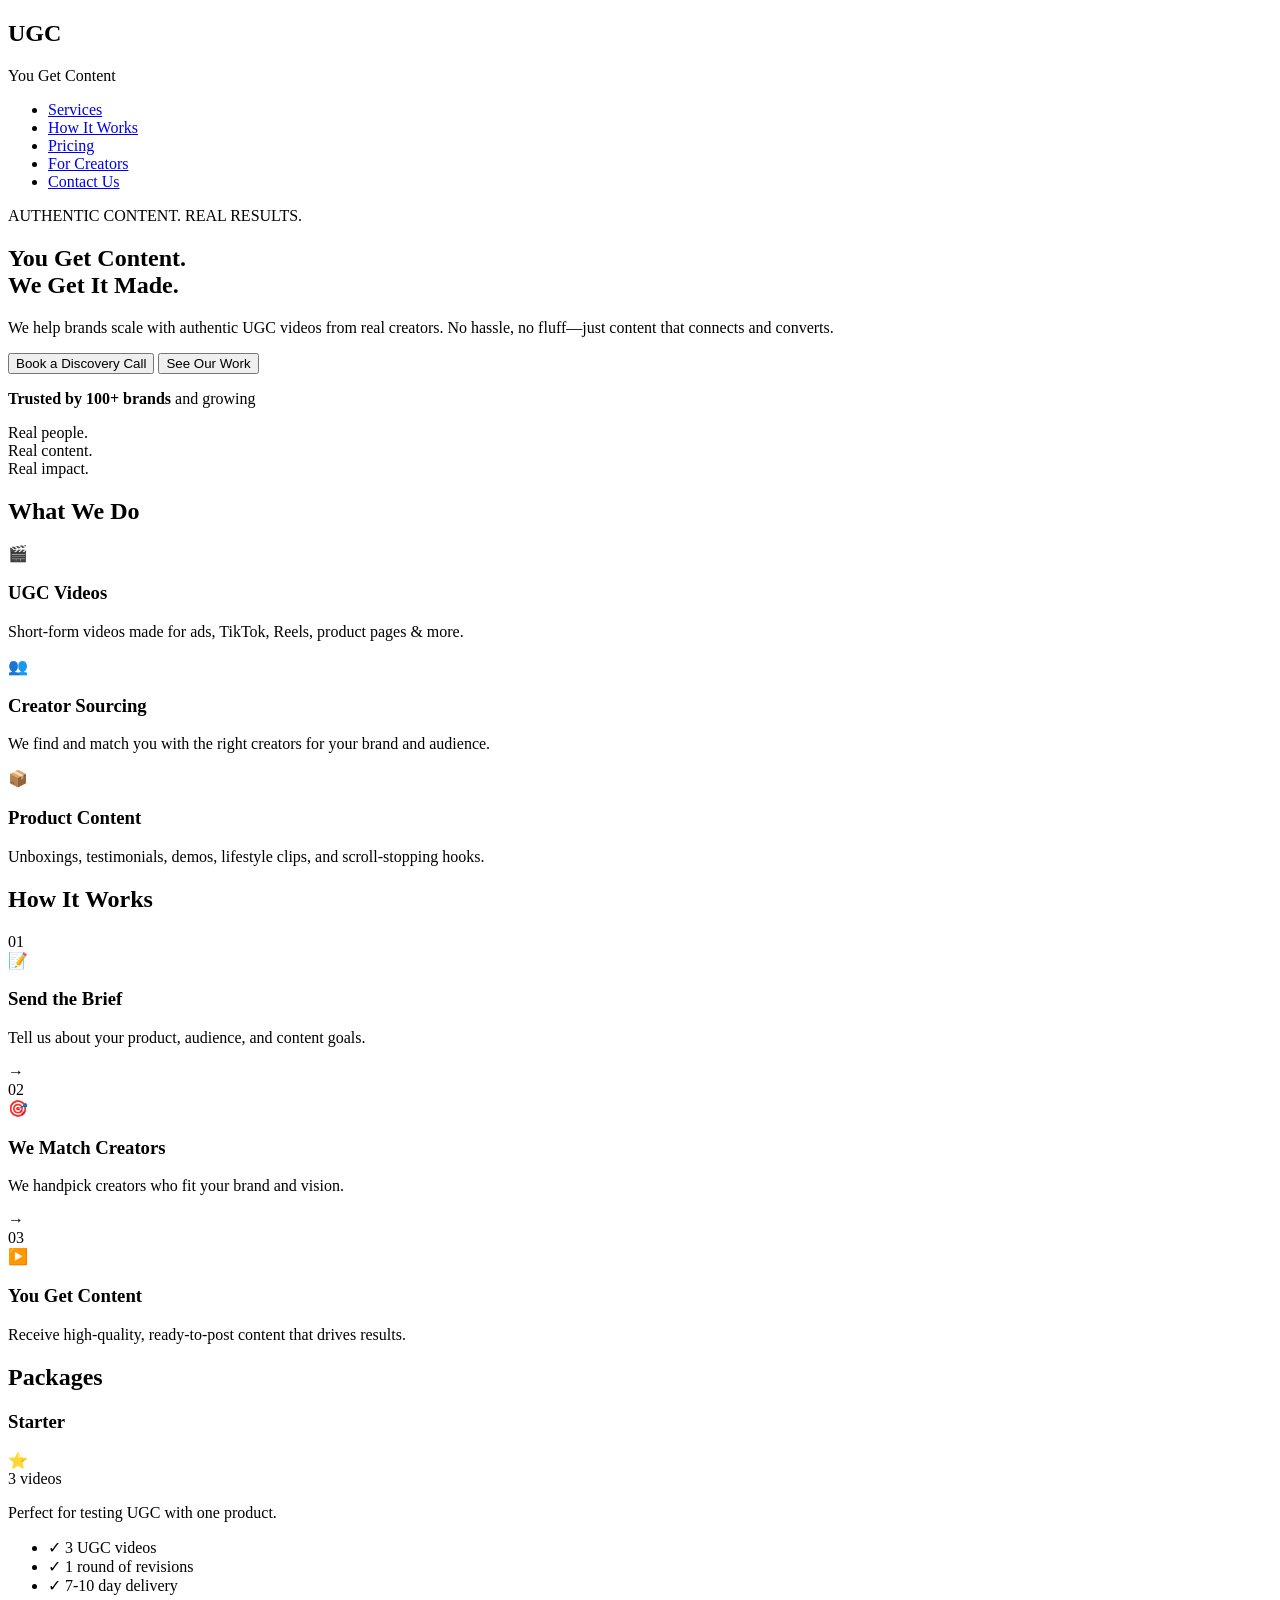
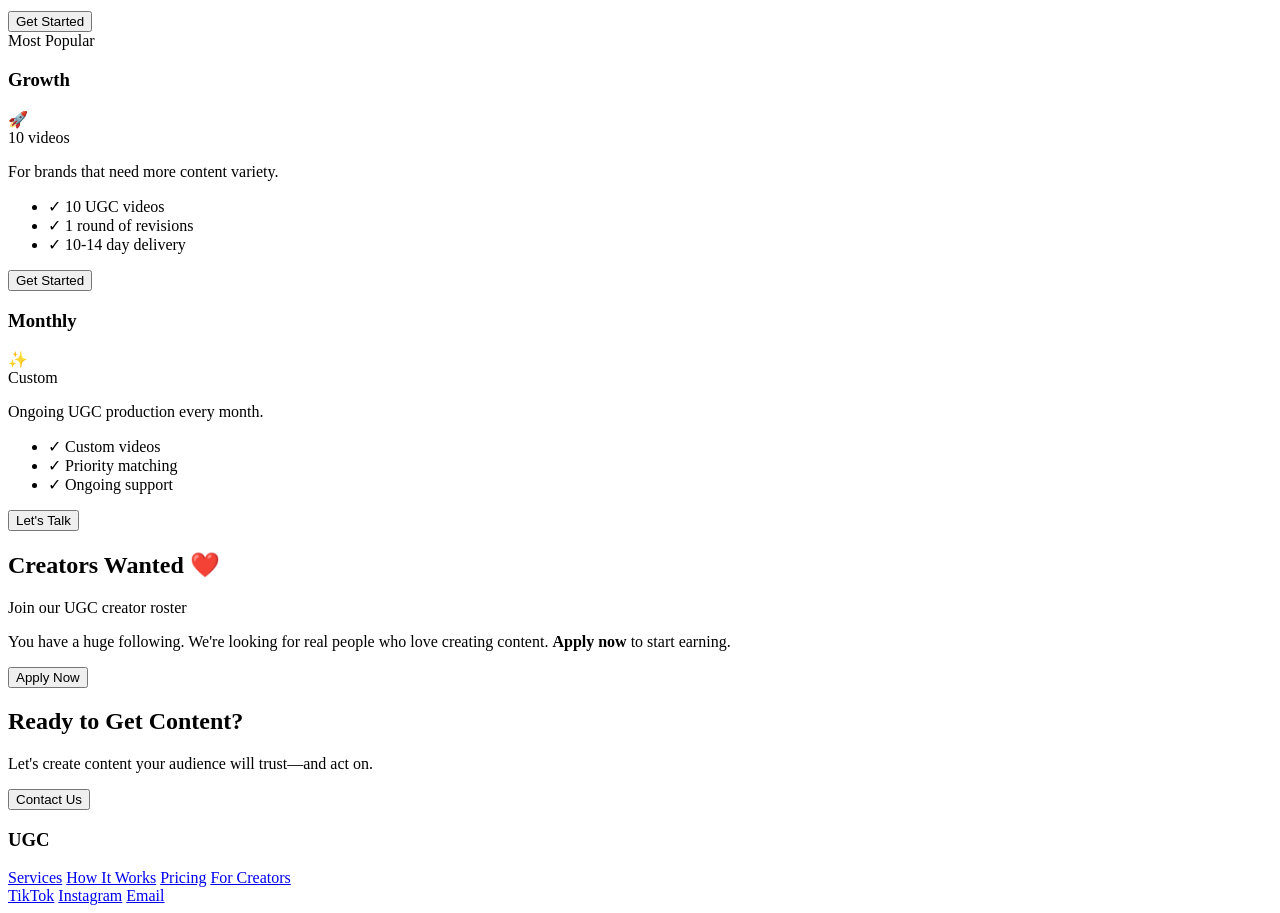
==== index.html @ fd24bfc8 "Initial HTML structure for UGC landing page" ====
<!DOCTYPE html>
<html lang="en">
<head>
    <meta charset="UTF-8">
    <meta name="viewport" content="width=device-width, initial-scale=1.0">
    <title>UGC - Authentic Content Creation</title>
    <link rel="stylesheet" href="styles.css">
</head>
<body>
    <!-- Navigation -->
    <nav class="navbar">
        <div class="container">
            <div class="nav-brand">
                <h1>UGC</h1>
                <p class="tagline">You Get Content</p>
            </div>
            <ul class="nav-menu">
                <li><a href="#services">Services</a></li>
                <li><a href="#how-it-works">How It Works</a></li>
                <li><a href="#pricing">Pricing</a></li>
                <li><a href="#creators">For Creators</a></li>
                <li><a href="#contact" class="btn-primary">Contact Us</a></li>
            </ul>
        </div>
    </nav>

    <!-- Hero Section -->
    <section class="hero">
        <div class="container hero-content">
            <div class="hero-text">
                <div class="hero-label">AUTHENTIC CONTENT. REAL RESULTS.</div>
                <h1>You Get Content.<br><span class="highlight">We Get It Made.</span></h1>
                <p>We help brands scale with authentic UGC videos from real creators. No hassle, no fluff—just content that connects and converts.</p>
                <div class="hero-buttons">
                    <button class="btn-primary">Book a Discovery Call</button>
                    <button class="btn-secondary">See Our Work</button>
                </div>
                <div class="social-proof">
                    <div class="avatars">
                        <div class="avatar"></div>
                        <div class="avatar"></div>
                        <div class="avatar"></div>
                        <div class="avatar"></div>
                    </div>
                    <p><strong>Trusted by 100+ brands</strong> and growing</p>
                </div>
            </div>
            <div class="hero-visual">
                <div class="phone-mockup">
                    <div class="phone-content">
                        <p>Real people.<br>Real content.<br>Real impact.</p>
                    </div>
                </div>
            </div>
        </div>
    </section>

    <!-- Services Section -->
    <section id="services" class="services">
        <div class="container">
            <h2>What We Do</h2>
            <div class="services-grid">
                <div class="service-card">
                    <div class="service-icon">🎬</div>
                    <h3>UGC Videos</h3>
                    <p>Short-form videos made for ads, TikTok, Reels, product pages & more.</p>
                </div>
                <div class="service-card">
                    <div class="service-icon">👥</div>
                    <h3>Creator Sourcing</h3>
                    <p>We find and match you with the right creators for your brand and audience.</p>
                </div>
                <div class="service-card">
                    <div class="service-icon">📦</div>
                    <h3>Product Content</h3>
                    <p>Unboxings, testimonials, demos, lifestyle clips, and scroll-stopping hooks.</p>
                </div>
            </div>
        </div>
    </section>

    <!-- How It Works Section -->
    <section id="how-it-works" class="how-it-works">
        <div class="container">
            <h2>How It Works</h2>
            <div class="steps-container">
                <div class="step">
                    <div class="step-number">01</div>
                    <div class="step-icon">📝</div>
                    <h3>Send the Brief</h3>
                    <p>Tell us about your product, audience, and content goals.</p>
                </div>
                <div class="step-arrow">→</div>
                <div class="step">
                    <div class="step-number">02</div>
                    <div class="step-icon">🎯</div>
                    <h3>We Match Creators</h3>
                    <p>We handpick creators who fit your brand and vision.</p>
                </div>
                <div class="step-arrow">→</div>
                <div class="step">
                    <div class="step-number">03</div>
                    <div class="step-icon">▶️</div>
                    <h3>You Get Content</h3>
                    <p>Receive high-quality, ready-to-post content that drives results.</p>
                </div>
            </div>
        </div>
    </section>

    <!-- Pricing Section -->
    <section id="pricing" class="pricing">
        <div class="container">
            <h2>Packages</h2>
            <div class="pricing-grid">
                <div class="pricing-card">
                    <div class="pricing-header">
                        <h3>Starter</h3>
                        <div class="star-badge">⭐</div>
                    </div>
                    <div class="pricing-highlight">3 <span class="highlight-text">videos</span></div>
                    <p class="pricing-description">Perfect for testing UGC with one product.</p>
                    <ul class="pricing-features">
                        <li>✓ 3 UGC videos</li>
                        <li>✓ 1 round of revisions</li>
                        <li>✓ 7-10 day delivery</li>
                    </ul>
                    <button class="btn-secondary full-width">Get Started</button>
                </div>
                <div class="pricing-card featured">
                    <div class="pricing-badge">Most Popular</div>
                    <div class="pricing-header">
                        <h3>Growth</h3>
                        <div class="rocket-badge">🚀</div>
                    </div>
                    <div class="pricing-highlight">10 <span class="highlight-text">videos</span></div>
                    <p class="pricing-description">For brands that need more content variety.</p>
                    <ul class="pricing-features">
                        <li>✓ 10 UGC videos</li>
                        <li>✓ 1 round of revisions</li>
                        <li>✓ 10-14 day delivery</li>
                    </ul>
                    <button class="btn-primary full-width">Get Started</button>
                </div>
                <div class="pricing-card">
                    <div class="pricing-header">
                        <h3>Monthly</h3>
                        <div class="custom-badge">✨</div>
                    </div>
                    <div class="pricing-highlight"><span class="highlight-text">Custom</span></div>
                    <p class="pricing-description">Ongoing UGC production every month.</p>
                    <ul class="pricing-features">
                        <li>✓ Custom videos</li>
                        <li>✓ Priority matching</li>
                        <li>✓ Ongoing support</li>
                    </ul>
                    <button class="btn-secondary full-width">Let's Talk</button>
                </div>
            </div>
        </div>
    </section>

    <!-- Creators Section -->
    <section id="creators" class="creators">
        <div class="container">
            <div class="creators-content">
                <div class="creators-text">
                    <h2>Creators Wanted ❤️</h2>
                    <p class="creators-subtitle">Join our UGC creator roster</p>
                    <p>You have a huge following. We're looking for real people who love creating content. <strong>Apply now</strong> to start earning.</p>
                    <button class="btn-primary">Apply Now</button>
                </div>
                <div class="creators-images">
                    <div class="image-grid">
                        <div class="creator-image"></div>
                        <div class="creator-image"></div>
                        <div class="creator-image"></div>
                        <div class="creator-image"></div>
                    </div>
                </div>
            </div>
        </div>
    </section>

    <!-- CTA Section -->
    <section class="cta-section">
        <div class="container">
            <div class="cta-content">
                <div class="cta-text">
                    <h2>Ready to Get Content?</h2>
                    <p>Let's create content your audience will trust—and act on.</p>
                </div>
                <button class="btn-primary">Contact Us</button>
            </div>
        </div>
    </section>

    <!-- Footer -->
    <footer class="footer">
        <div class="container">
            <div class="footer-brand">
                <h3>UGC</h3>
            </div>
            <div class="footer-links">
                <a href="#services">Services</a>
                <a href="#how-it-works">How It Works</a>
                <a href="#pricing">Pricing</a>
                <a href="#creators">For Creators</a>
            </div>
            <div class="footer-social">
                <a href="#" class="social-icon">TikTok</a>
                <a href="#" class="social-icon">Instagram</a>
                <a href="#" class="social-icon">Email</a>
            </div>
        </div>
    </footer>

    <script src="script.js"></script>
</body>
</html>
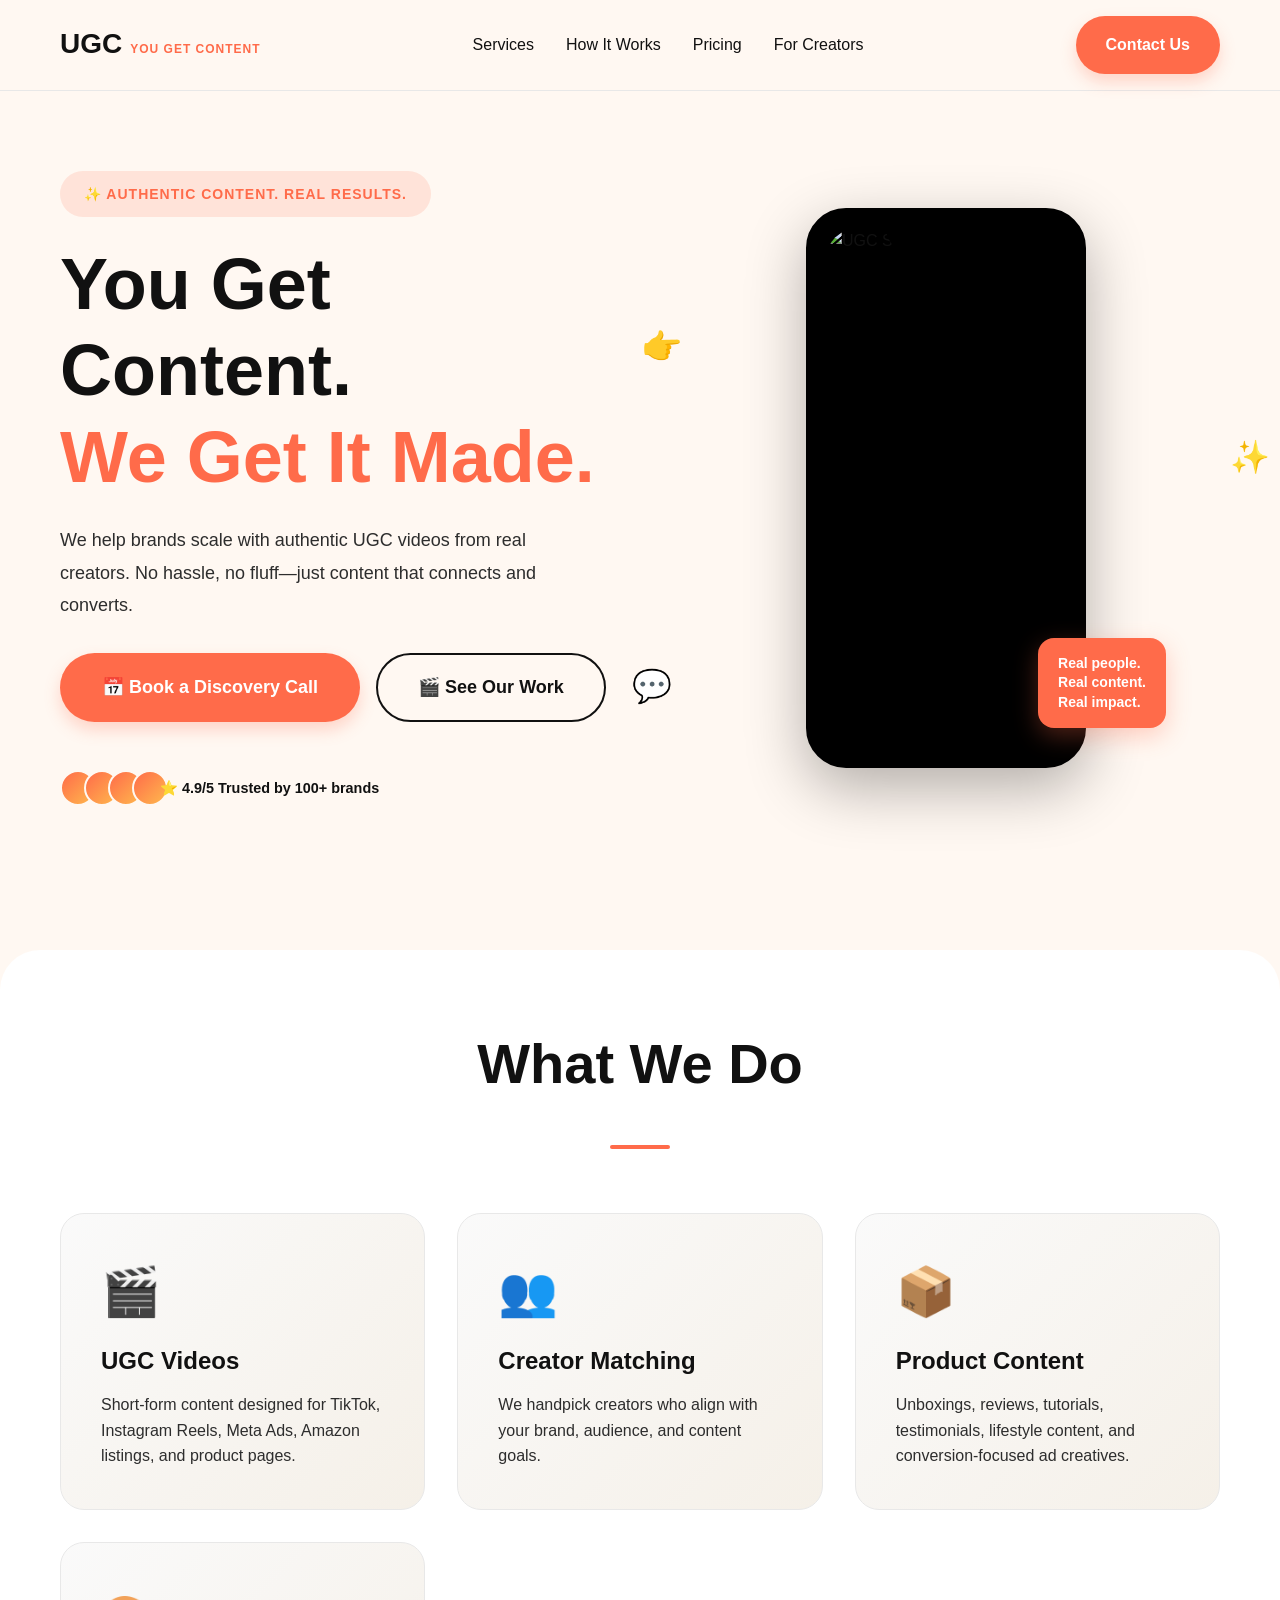
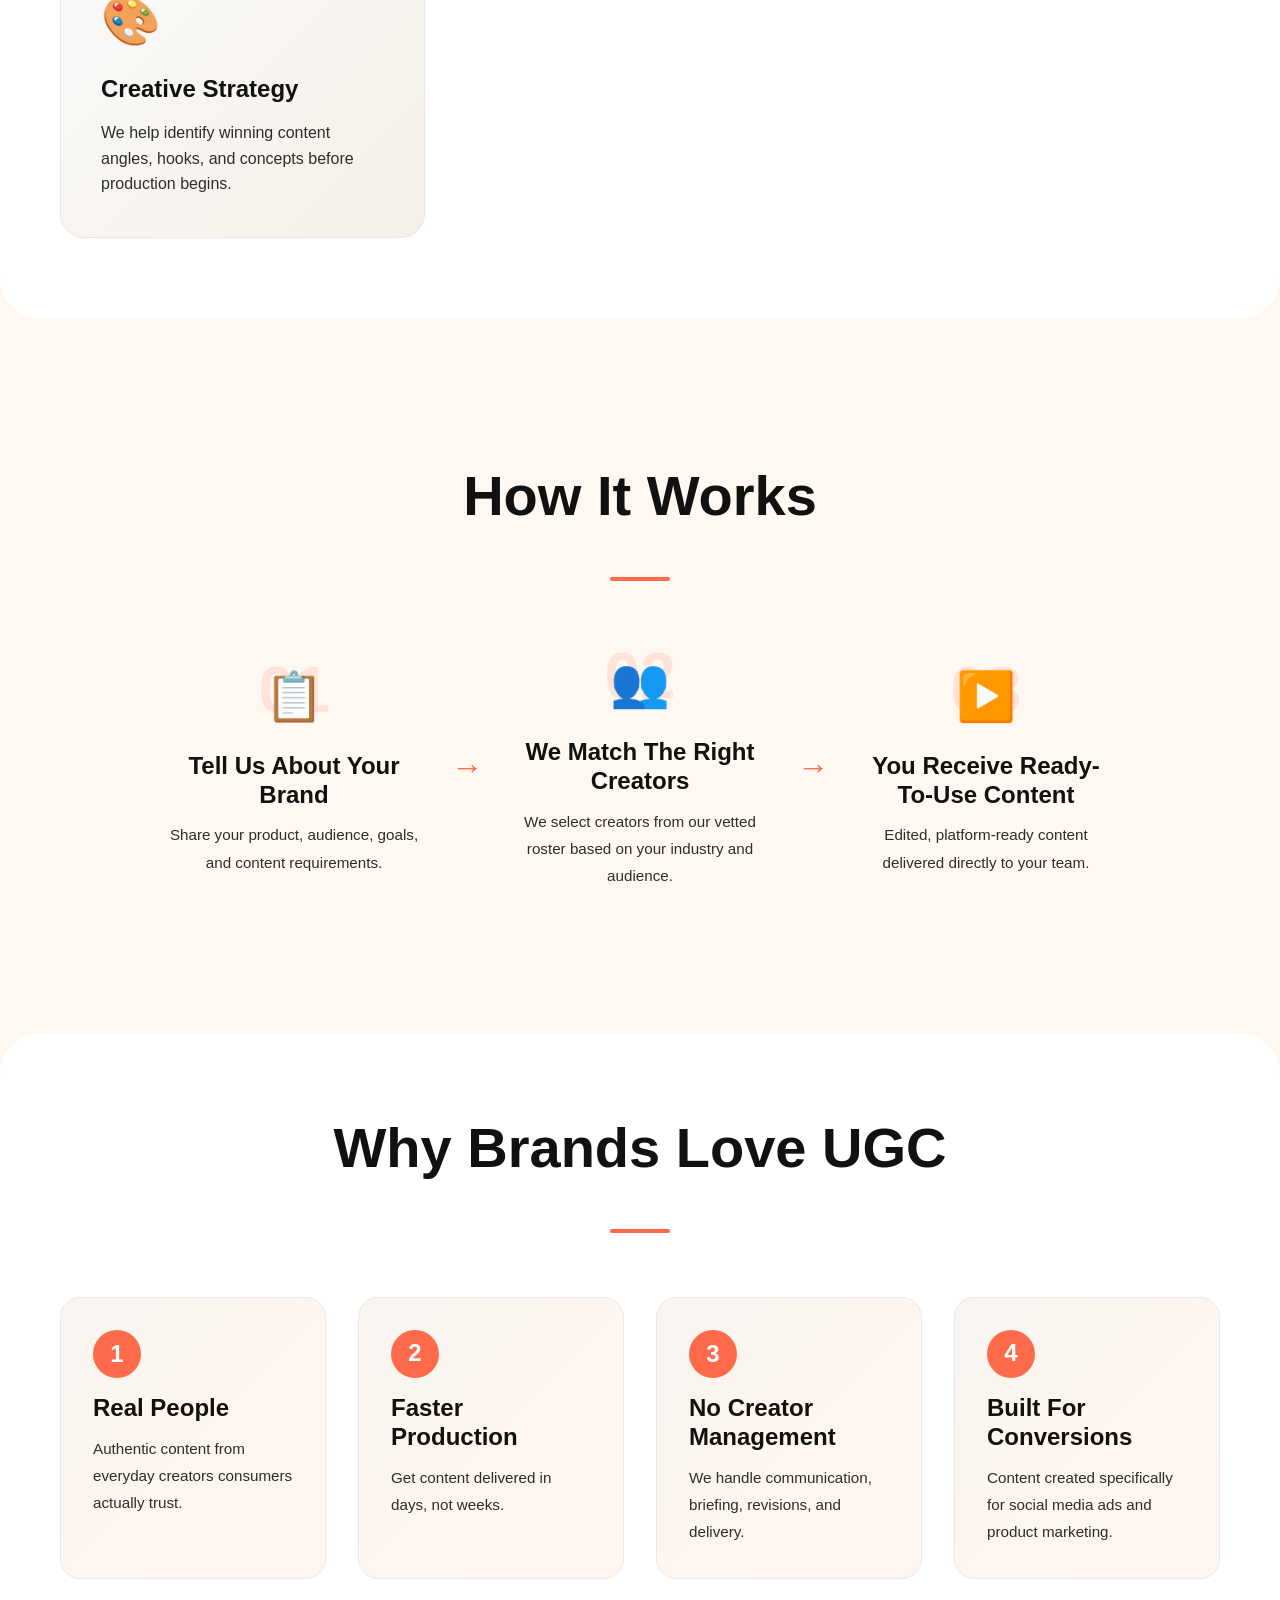
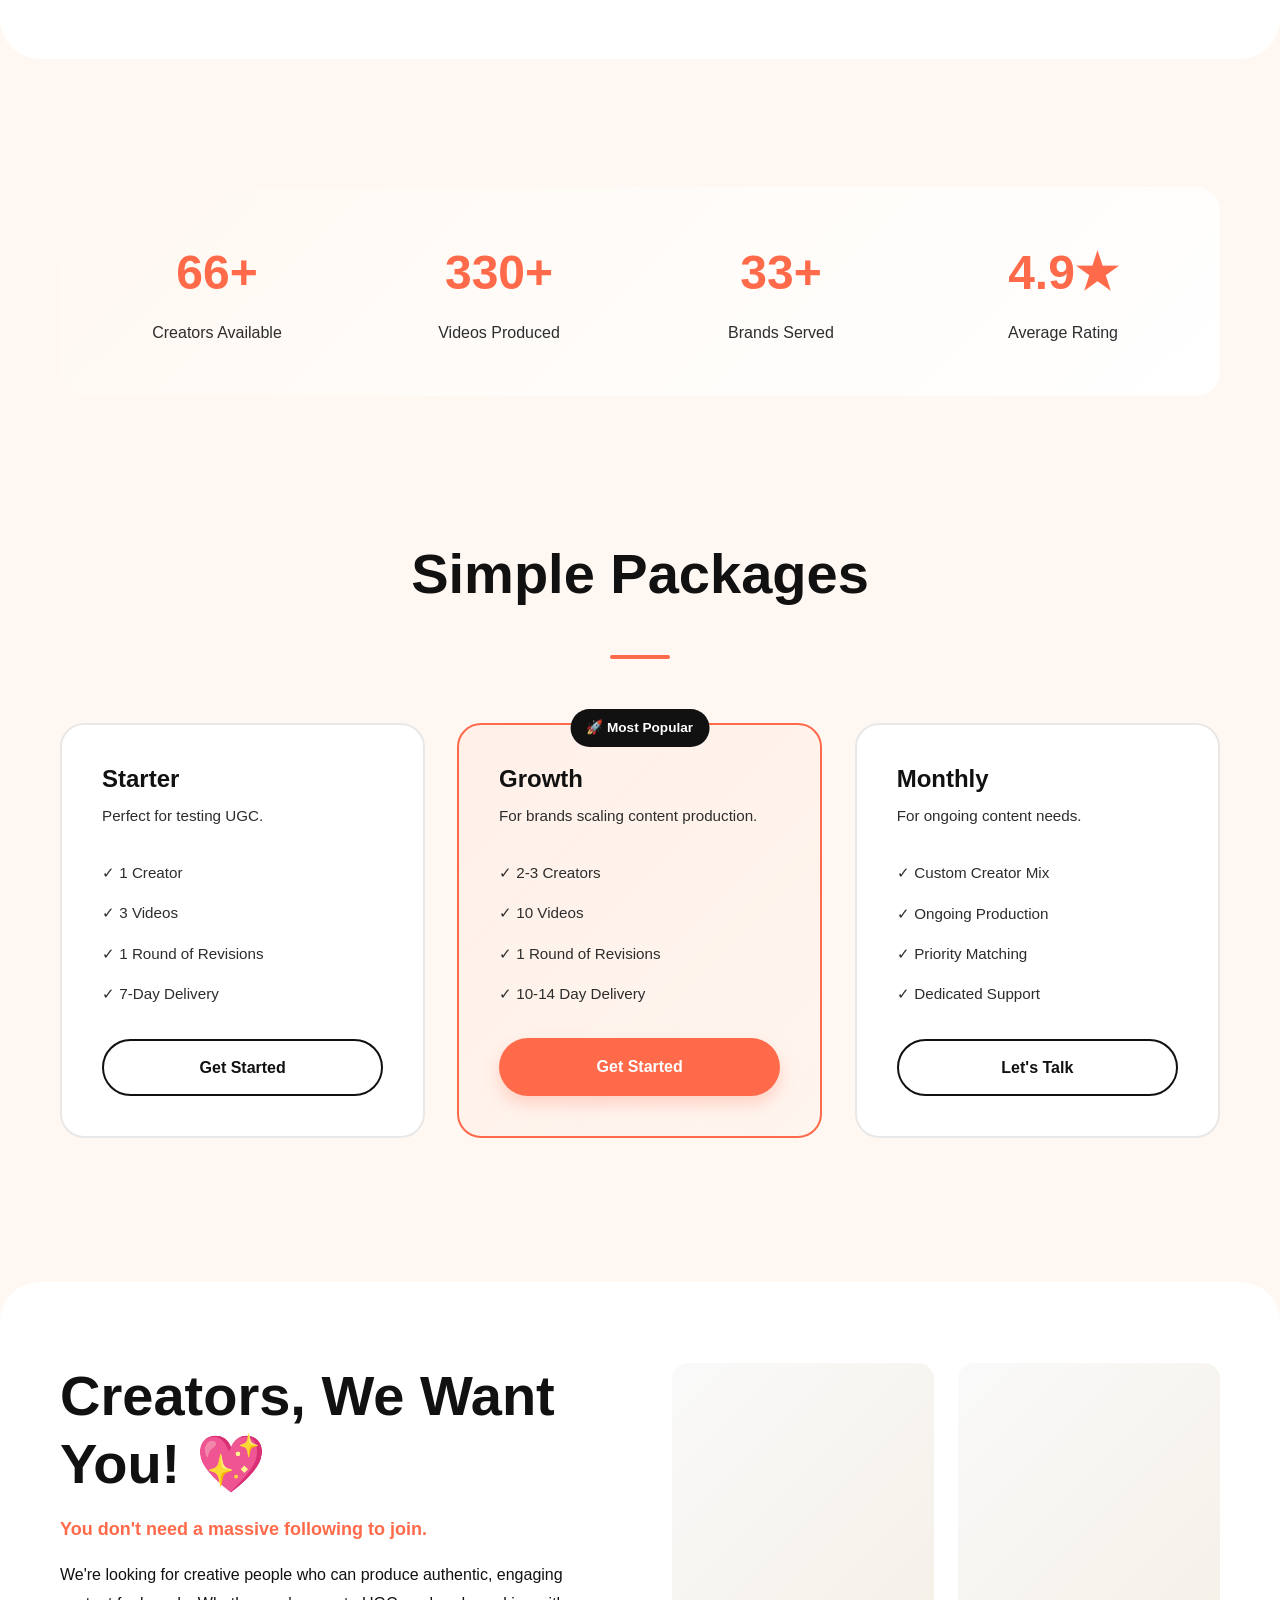
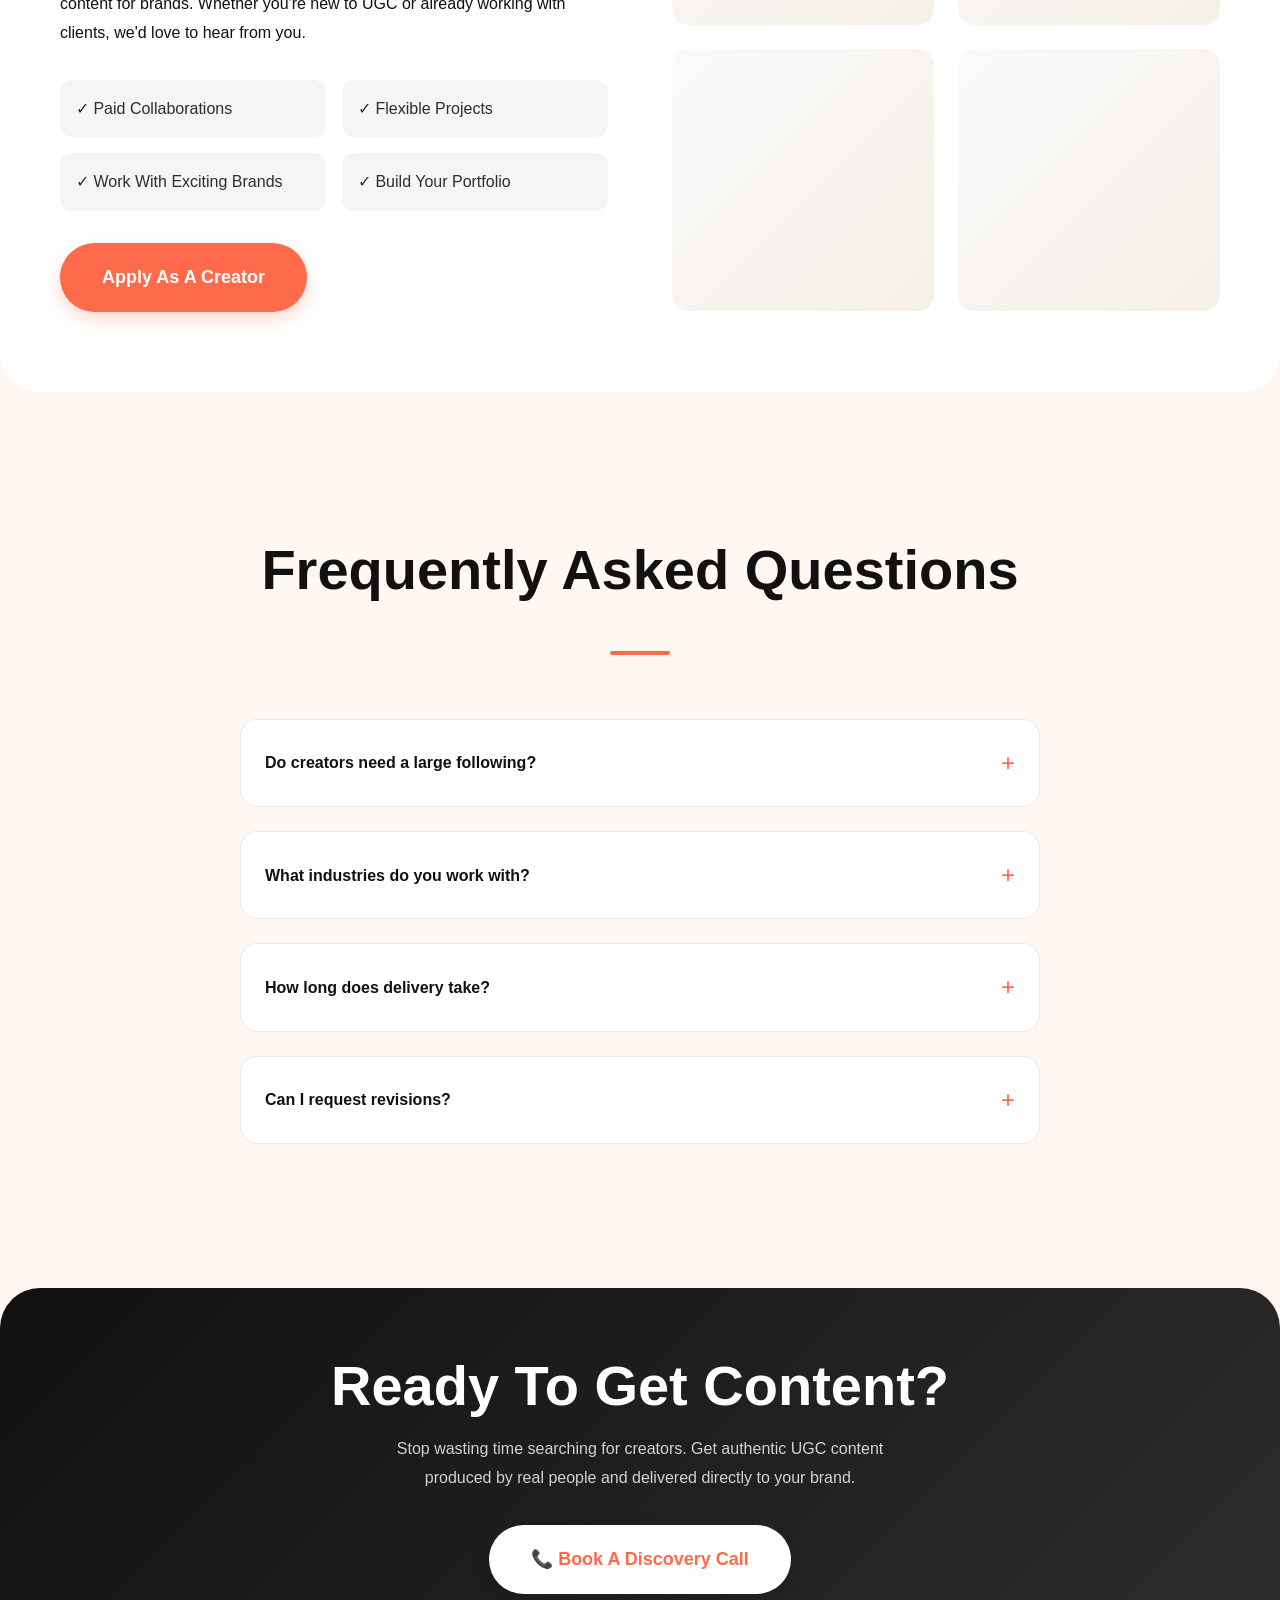
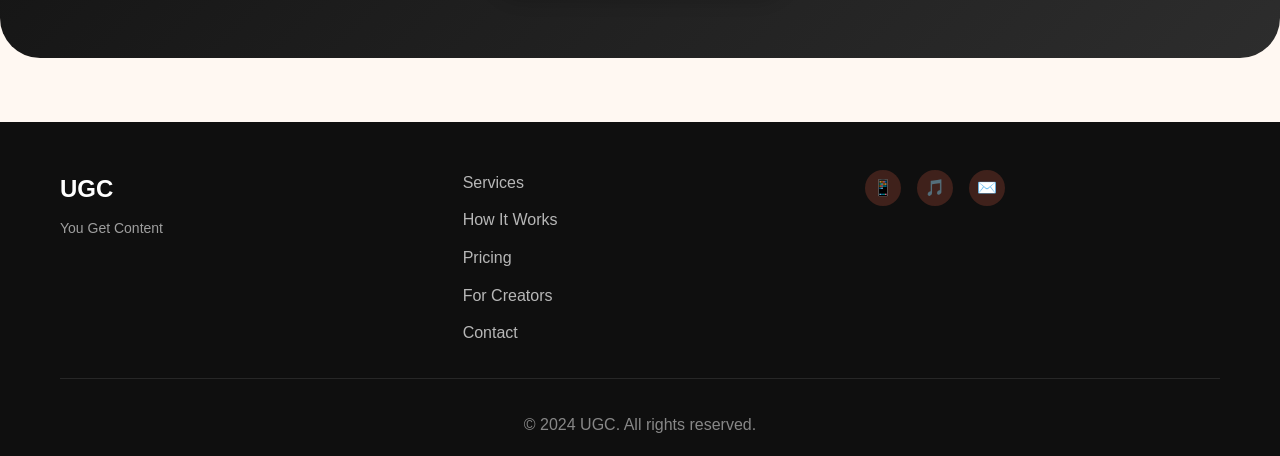
==== commit fddd2d22: "feat: Create modern, playful UGC landing page with animations and conversion focus" ====
--- a/index.html
+++ b/index.html
@@ -3,194 +3,350 @@
 <head>
     <meta charset="UTF-8">
     <meta name="viewport" content="width=device-width, initial-scale=1.0">
-    <title>UGC - Authentic Content Creation</title>
+    <title>UGC - You Get Content. We Get It Made.</title>
     <link rel="stylesheet" href="styles.css">
 </head>
 <body>
     <!-- Navigation -->
     <nav class="navbar">
         <div class="container">
-            <div class="nav-brand">
-                <h1>UGC</h1>
-                <p class="tagline">You Get Content</p>
-            </div>
-            <ul class="nav-menu">
-                <li><a href="#services">Services</a></li>
-                <li><a href="#how-it-works">How It Works</a></li>
-                <li><a href="#pricing">Pricing</a></li>
-                <li><a href="#creators">For Creators</a></li>
-                <li><a href="#contact" class="btn-primary">Contact Us</a></li>
-            </ul>
+            <div class="nav-content">
+                <div class="logo">
+                    <span class="logo-text">UGC</span>
+                    <span class="logo-subtitle">You Get Content</span>
+                </div>
+                <ul class="nav-links">
+                    <li><a href="#services">Services</a></li>
+                    <li><a href="#how-it-works">How It Works</a></li>
+                    <li><a href="#pricing">Pricing</a></li>
+                    <li><a href="#creators">For Creators</a></li>
+                </ul>
+                <a href="#contact" class="btn btn-coral">Contact Us</a>
+            </div>
         </div>
     </nav>
 
     <!-- Hero Section -->
     <section class="hero">
-        <div class="container hero-content">
-            <div class="hero-text">
-                <div class="hero-label">AUTHENTIC CONTENT. REAL RESULTS.</div>
-                <h1>You Get Content.<br><span class="highlight">We Get It Made.</span></h1>
-                <p>We help brands scale with authentic UGC videos from real creators. No hassle, no fluff—just content that connects and converts.</p>
-                <div class="hero-buttons">
-                    <button class="btn-primary">Book a Discovery Call</button>
-                    <button class="btn-secondary">See Our Work</button>
-                </div>
-                <div class="social-proof">
-                    <div class="avatars">
-                        <div class="avatar"></div>
-                        <div class="avatar"></div>
-                        <div class="avatar"></div>
-                        <div class="avatar"></div>
-                    </div>
-                    <p><strong>Trusted by 100+ brands</strong> and growing</p>
-                </div>
-            </div>
-            <div class="hero-visual">
-                <div class="phone-mockup">
-                    <div class="phone-content">
-                        <p>Real people.<br>Real content.<br>Real impact.</p>
-                    </div>
-                </div>
-            </div>
-        </div>
-    </section>
-
-    <!-- Services Section -->
-    <section id="services" class="services">
-        <div class="container">
-            <h2>What We Do</h2>
+        <div class="container">
+            <div class="hero-content">
+                <div class="hero-text">
+                    <div class="badge badge-hero reveal-animate">
+                        ✨ AUTHENTIC CONTENT. REAL RESULTS.
+                    </div>
+                    <h1 class="hero-title reveal-animate">
+                        You Get Content.<br>
+                        <span class="highlight">We Get It Made.</span>
+                    </h1>
+                    <p class="hero-subtitle reveal-animate">
+                        We help brands scale with authentic UGC videos from real creators. No hassle, no fluff—just content that connects and converts.
+                    </p>
+                    <div class="hero-ctas reveal-animate">
+                        <a href="#contact" class="btn btn-coral btn-lg">
+                            📅 Book a Discovery Call
+                        </a>
+                        <a href="#samples" class="btn btn-outline btn-lg">
+                            🎬 See Our Work
+                        </a>
+                    </div>
+                    <div class="social-proof reveal-animate">
+                        <div class="proof-avatar">
+                            <div class="avatar"></div>
+                            <div class="avatar"></div>
+                            <div class="avatar"></div>
+                            <div class="avatar"></div>
+                        </div>
+                        <div class="proof-text">
+                            <strong>⭐ 4.9/5</strong> Trusted by 100+ brands
+                        </div>
+                    </div>
+                </div>
+                <div class="hero-visual reveal-animate">
+                    <div class="floating-phone">
+                        <div class="phone-frame">
+                            <div class="phone-notch"></div>
+                            <div class="phone-content">
+                                <img src="https://via.placeholder.com/340x680/FFF8F2/FF6B4A?text=UGC+Content" alt="UGC Sample">
+                            </div>
+                        </div>
+                        <div class="floating-badge badge-corner">
+                            Real people.<br>Real content.<br>Real impact.
+                        </div>
+                    </div>
+                    <div class="doodle doodle-1">👉</div>
+                    <div class="doodle doodle-2">✨</div>
+                    <div class="doodle doodle-3">💬</div>
+                </div>
+            </div>
+        </div>
+    </section>
+
+    <!-- What We Do -->
+    <section class="what-we-do" id="services">
+        <div class="container">
+            <div class="section-header">
+                <h2>What We Do</h2>
+                <div class="section-divider"></div>
+            </div>
             <div class="services-grid">
-                <div class="service-card">
+                <div class="service-card reveal-animate">
                     <div class="service-icon">🎬</div>
                     <h3>UGC Videos</h3>
-                    <p>Short-form videos made for ads, TikTok, Reels, product pages & more.</p>
-                </div>
-                <div class="service-card">
+                    <p>Short-form content designed for TikTok, Instagram Reels, Meta Ads, Amazon listings, and product pages.</p>
+                </div>
+                <div class="service-card reveal-animate">
                     <div class="service-icon">👥</div>
-                    <h3>Creator Sourcing</h3>
-                    <p>We find and match you with the right creators for your brand and audience.</p>
-                </div>
-                <div class="service-card">
+                    <h3>Creator Matching</h3>
+                    <p>We handpick creators who align with your brand, audience, and content goals.</p>
+                </div>
+                <div class="service-card reveal-animate">
                     <div class="service-icon">📦</div>
                     <h3>Product Content</h3>
-                    <p>Unboxings, testimonials, demos, lifestyle clips, and scroll-stopping hooks.</p>
-                </div>
-            </div>
-        </div>
-    </section>
-
-    <!-- How It Works Section -->
-    <section id="how-it-works" class="how-it-works">
-        <div class="container">
-            <h2>How It Works</h2>
+                    <p>Unboxings, reviews, tutorials, testimonials, lifestyle content, and conversion-focused ad creatives.</p>
+                </div>
+                <div class="service-card reveal-animate">
+                    <div class="service-icon">🎨</div>
+                    <h3>Creative Strategy</h3>
+                    <p>We help identify winning content angles, hooks, and concepts before production begins.</p>
+                </div>
+            </div>
+        </div>
+    </section>
+
+    <!-- How It Works -->
+    <section class="how-it-works" id="how-it-works">
+        <div class="container">
+            <div class="section-header">
+                <h2>How It Works</h2>
+                <div class="section-divider"></div>
+            </div>
             <div class="steps-container">
-                <div class="step">
+                <div class="step reveal-animate">
                     <div class="step-number">01</div>
-                    <div class="step-icon">📝</div>
-                    <h3>Send the Brief</h3>
-                    <p>Tell us about your product, audience, and content goals.</p>
-                </div>
-                <div class="step-arrow">→</div>
-                <div class="step">
+                    <div class="step-icon">📋</div>
+                    <h3>Tell Us About Your Brand</h3>
+                    <p>Share your product, audience, goals, and content requirements.</p>
+                </div>
+                <div class="arrow">→</div>
+                <div class="step reveal-animate">
                     <div class="step-number">02</div>
-                    <div class="step-icon">🎯</div>
-                    <h3>We Match Creators</h3>
-                    <p>We handpick creators who fit your brand and vision.</p>
-                </div>
-                <div class="step-arrow">→</div>
-                <div class="step">
+                    <div class="step-icon">👥</div>
+                    <h3>We Match The Right Creators</h3>
+                    <p>We select creators from our vetted roster based on your industry and audience.</p>
+                </div>
+                <div class="arrow">→</div>
+                <div class="step reveal-animate">
                     <div class="step-number">03</div>
                     <div class="step-icon">▶️</div>
-                    <h3>You Get Content</h3>
-                    <p>Receive high-quality, ready-to-post content that drives results.</p>
-                </div>
-            </div>
-        </div>
-    </section>
-
-    <!-- Pricing Section -->
-    <section id="pricing" class="pricing">
-        <div class="container">
-            <h2>Packages</h2>
+                    <h3>You Receive Ready-To-Use Content</h3>
+                    <p>Edited, platform-ready content delivered directly to your team.</p>
+                </div>
+            </div>
+        </div>
+    </section>
+
+    <!-- Why Brands Choose Us -->
+    <section class="why-us">
+        <div class="container">
+            <div class="section-header">
+                <h2>Why Brands Love UGC</h2>
+                <div class="section-divider"></div>
+            </div>
+            <div class="why-grid">
+                <div class="why-card reveal-animate">
+                    <div class="why-number">1</div>
+                    <h3>Real People</h3>
+                    <p>Authentic content from everyday creators consumers actually trust.</p>
+                </div>
+                <div class="why-card reveal-animate">
+                    <div class="why-number">2</div>
+                    <h3>Faster Production</h3>
+                    <p>Get content delivered in days, not weeks.</p>
+                </div>
+                <div class="why-card reveal-animate">
+                    <div class="why-number">3</div>
+                    <h3>No Creator Management</h3>
+                    <p>We handle communication, briefing, revisions, and delivery.</p>
+                </div>
+                <div class="why-card reveal-animate">
+                    <div class="why-number">4</div>
+                    <h3>Built For Conversions</h3>
+                    <p>Content created specifically for social media ads and product marketing.</p>
+                </div>
+            </div>
+        </div>
+    </section>
+
+    <!-- Statistics -->
+    <section class="stats">
+        <div class="container">
+            <div class="stats-grid">
+                <div class="stat-item reveal-animate">
+                    <div class="stat-number counter" data-target="100">100+</div>
+                    <p>Creators Available</p>
+                </div>
+                <div class="stat-item reveal-animate">
+                    <div class="stat-number counter" data-target="500">500+</div>
+                    <p>Videos Produced</p>
+                </div>
+                <div class="stat-item reveal-animate">
+                    <div class="stat-number counter" data-target="50">50+</div>
+                    <p>Brands Served</p>
+                </div>
+                <div class="stat-item reveal-animate">
+                    <div class="stat-number">4.9★</div>
+                    <p>Average Rating</p>
+                </div>
+            </div>
+        </div>
+    </section>
+
+    <!-- Pricing -->
+    <section class="pricing" id="pricing">
+        <div class="container">
+            <div class="section-header">
+                <h2>Simple Packages</h2>
+                <div class="section-divider"></div>
+            </div>
             <div class="pricing-grid">
-                <div class="pricing-card">
+                <div class="pricing-card reveal-animate">
                     <div class="pricing-header">
                         <h3>Starter</h3>
-                        <div class="star-badge">⭐</div>
-                    </div>
-                    <div class="pricing-highlight">3 <span class="highlight-text">videos</span></div>
-                    <p class="pricing-description">Perfect for testing UGC with one product.</p>
-                    <ul class="pricing-features">
-                        <li>✓ 3 UGC videos</li>
-                        <li>✓ 1 round of revisions</li>
-                        <li>✓ 7-10 day delivery</li>
-                    </ul>
-                    <button class="btn-secondary full-width">Get Started</button>
-                </div>
-                <div class="pricing-card featured">
-                    <div class="pricing-badge">Most Popular</div>
+                        <p class="pricing-subtitle">Perfect for testing UGC.</p>
+                    </div>
+                    <div class="pricing-features">
+                        <ul>
+                            <li>✓ 1 Creator</li>
+                            <li>✓ 3 Videos</li>
+                            <li>✓ 1 Round of Revisions</li>
+                            <li>✓ 7-Day Delivery</li>
+                        </ul>
+                    </div>
+                    <a href="#contact" class="btn btn-outline">Get Started</a>
+                </div>
+
+                <div class="pricing-card pricing-card-featured reveal-animate">
+                    <div class="popular-badge">🚀 Most Popular</div>
                     <div class="pricing-header">
                         <h3>Growth</h3>
-                        <div class="rocket-badge">🚀</div>
-                    </div>
-                    <div class="pricing-highlight">10 <span class="highlight-text">videos</span></div>
-                    <p class="pricing-description">For brands that need more content variety.</p>
-                    <ul class="pricing-features">
-                        <li>✓ 10 UGC videos</li>
-                        <li>✓ 1 round of revisions</li>
-                        <li>✓ 10-14 day delivery</li>
-                    </ul>
-                    <button class="btn-primary full-width">Get Started</button>
-                </div>
-                <div class="pricing-card">
+                        <p class="pricing-subtitle">For brands scaling content production.</p>
+                    </div>
+                    <div class="pricing-features">
+                        <ul>
+                            <li>✓ 2-3 Creators</li>
+                            <li>✓ 10 Videos</li>
+                            <li>✓ 1 Round of Revisions</li>
+                            <li>✓ 10-14 Day Delivery</li>
+                        </ul>
+                    </div>
+                    <a href="#contact" class="btn btn-coral">Get Started</a>
+                </div>
+
+                <div class="pricing-card reveal-animate">
                     <div class="pricing-header">
                         <h3>Monthly</h3>
-                        <div class="custom-badge">✨</div>
-                    </div>
-                    <div class="pricing-highlight"><span class="highlight-text">Custom</span></div>
-                    <p class="pricing-description">Ongoing UGC production every month.</p>
-                    <ul class="pricing-features">
-                        <li>✓ Custom videos</li>
-                        <li>✓ Priority matching</li>
-                        <li>✓ Ongoing support</li>
-                    </ul>
-                    <button class="btn-secondary full-width">Let's Talk</button>
-                </div>
-            </div>
-        </div>
-    </section>
-
-    <!-- Creators Section -->
-    <section id="creators" class="creators">
-        <div class="container">
-            <div class="creators-content">
-                <div class="creators-text">
-                    <h2>Creators Wanted ❤️</h2>
-                    <p class="creators-subtitle">Join our UGC creator roster</p>
-                    <p>You have a huge following. We're looking for real people who love creating content. <strong>Apply now</strong> to start earning.</p>
-                    <button class="btn-primary">Apply Now</button>
-                </div>
-                <div class="creators-images">
-                    <div class="image-grid">
-                        <div class="creator-image"></div>
-                        <div class="creator-image"></div>
-                        <div class="creator-image"></div>
-                        <div class="creator-image"></div>
-                    </div>
-                </div>
-            </div>
-        </div>
-    </section>
-
-    <!-- CTA Section -->
-    <section class="cta-section">
+                        <p class="pricing-subtitle">For ongoing content needs.</p>
+                    </div>
+                    <div class="pricing-features">
+                        <ul>
+                            <li>✓ Custom Creator Mix</li>
+                            <li>✓ Ongoing Production</li>
+                            <li>✓ Priority Matching</li>
+                            <li>✓ Dedicated Support</li>
+                        </ul>
+                    </div>
+                    <a href="#contact" class="btn btn-outline">Let's Talk</a>
+                </div>
+            </div>
+        </div>
+    </section>
+
+    <!-- Creator Recruitment -->
+    <section class="creator-recruitment" id="creators">
+        <div class="container">
+            <div class="recruitment-content">
+                <div class="recruitment-text reveal-animate">
+                    <h2>Creators, We Want You! 💖</h2>
+                    <p class="recruitment-subtitle">You don't need a massive following to join.</p>
+                    <p>We're looking for creative people who can produce authentic, engaging content for brands. Whether you're new to UGC or already working with clients, we'd love to hear from you.</p>
+                    <div class="creator-benefits">
+                        <div class="benefit">✓ Paid Collaborations</div>
+                        <div class="benefit">✓ Flexible Projects</div>
+                        <div class="benefit">✓ Work With Exciting Brands</div>
+                        <div class="benefit">✓ Build Your Portfolio</div>
+                    </div>
+                    <a href="#contact" class="btn btn-coral btn-lg">Apply As A Creator</a>
+                </div>
+                <div class="recruitment-visual reveal-animate">
+                    <div class="creator-grid">
+                        <div class="creator-placeholder"></div>
+                        <div class="creator-placeholder"></div>
+                        <div class="creator-placeholder"></div>
+                        <div class="creator-placeholder"></div>
+                    </div>
+                </div>
+            </div>
+        </div>
+    </section>
+
+    <!-- FAQ -->
+    <section class="faq">
+        <div class="container">
+            <div class="section-header">
+                <h2>Frequently Asked Questions</h2>
+                <div class="section-divider"></div>
+            </div>
+            <div class="faq-container">
+                <div class="faq-item reveal-animate">
+                    <div class="faq-question">
+                        <h4>Do creators need a large following?</h4>
+                        <span class="faq-toggle">+</span>
+                    </div>
+                    <div class="faq-answer">
+                        <p>No. We care about content quality, not follower count. Authentic, engaging videos perform better than follower counts.</p>
+                    </div>
+                </div>
+
+                <div class="faq-item reveal-animate">
+                    <div class="faq-question">
+                        <h4>What industries do you work with?</h4>
+                        <span class="faq-toggle">+</span>
+                    </div>
+                    <div class="faq-answer">
+                        <p>Beauty, skincare, fashion, wellness, lifestyle, food & beverage, tech, and e-commerce brands. We're experienced across all major industries.</p>
+                    </div>
+                </div>
+
+                <div class="faq-item reveal-animate">
+                    <div class="faq-question">
+                        <h4>How long does delivery take?</h4>
+                        <span class="faq-toggle">+</span>
+                    </div>
+                    <div class="faq-answer">
+                        <p>Most projects are delivered within 7-14 business days. Our Starter package offers expedited 7-day delivery.</p>
+                    </div>
+                </div>
+
+                <div class="faq-item reveal-animate">
+                    <div class="faq-question">
+                        <h4>Can I request revisions?</h4>
+                        <span class="faq-toggle">+</span>
+                    </div>
+                    <div class="faq-answer">
+                        <p>Yes. Every package includes at least one round of revisions to ensure content matches your expectations perfectly.</p>
+                    </div>
+                </div>
+            </div>
+        </div>
+    </section>
+
+    <!-- Final CTA -->
+    <section class="final-cta" id="contact">
         <div class="container">
             <div class="cta-content">
-                <div class="cta-text">
-                    <h2>Ready to Get Content?</h2>
-                    <p>Let's create content your audience will trust—and act on.</p>
-                </div>
-                <button class="btn-primary">Contact Us</button>
+                <h2>Ready To Get Content?</h2>
+                <p>Stop wasting time searching for creators. Get authentic UGC content produced by real people and delivered directly to your brand.</p>
+                <a href="#contact" class="btn btn-white btn-lg">📞 Book A Discovery Call</a>
             </div>
         </div>
     </section>
@@ -198,23 +354,32 @@
     <!-- Footer -->
     <footer class="footer">
         <div class="container">
-            <div class="footer-brand">
-                <h3>UGC</h3>
-            </div>
-            <div class="footer-links">
-                <a href="#services">Services</a>
-                <a href="#how-it-works">How It Works</a>
-                <a href="#pricing">Pricing</a>
-                <a href="#creators">For Creators</a>
-            </div>
-            <div class="footer-social">
-                <a href="#" class="social-icon">TikTok</a>
-                <a href="#" class="social-icon">Instagram</a>
-                <a href="#" class="social-icon">Email</a>
+            <div class="footer-content">
+                <div class="footer-brand">
+                    <div class="footer-logo">
+                        <span class="logo-text">UGC</span>
+                    </div>
+                    <p>You Get Content</p>
+                </div>
+                <div class="footer-links">
+                    <a href="#services">Services</a>
+                    <a href="#how-it-works">How It Works</a>
+                    <a href="#pricing">Pricing</a>
+                    <a href="#creators">For Creators</a>
+                    <a href="#contact">Contact</a>
+                </div>
+                <div class="footer-social">
+                    <a href="#" aria-label="Instagram">📱</a>
+                    <a href="#" aria-label="TikTok">🎵</a>
+                    <a href="#" aria-label="Email">✉️</a>
+                </div>
+            </div>
+            <div class="footer-bottom">
+                <p>&copy; 2024 UGC. All rights reserved.</p>
             </div>
         </div>
     </footer>
 
     <script src="script.js"></script>
 </body>
-</html>
+</html>
--- a/styles.css
+++ b/styles.css
@@ -0,0 +1,1002 @@
+:root {
+    --color-cream: #FFF8F2;
+    --color-coral: #FF6B4A;
+    --color-black: #111111;
+    --color-dark-gray: #2D2D2D;
+    --color-light-gray: #F5F5F5;
+    --color-border: #E8E8E8;
+    --transition: all 0.3s cubic-bezier(0.34, 1.56, 0.64, 1);
+    --transition-smooth: all 0.5s ease-out;
+}
+
+* {
+    margin: 0;
+    padding: 0;
+    box-sizing: border-box;
+}
+
+html {
+    scroll-behavior: smooth;
+}
+
+body {
+    font-family: -apple-system, BlinkMacSystemFont, 'Segoe UI', Roboto, 'Helvetica Neue', Arial, sans-serif;
+    background-color: var(--color-cream);
+    color: var(--color-black);
+    line-height: 1.6;
+    overflow-x: hidden;
+}
+
+.container {
+    max-width: 1200px;
+    margin: 0 auto;
+    padding: 0 20px;
+}
+
+/* Typography */
+h1, h2, h3, h4, h5, h6 {
+    font-weight: 700;
+    line-height: 1.2;
+}
+
+h1 {
+    font-size: clamp(2.5rem, 6vw, 4.5rem);
+    margin-bottom: 1.5rem;
+}
+
+h2 {
+    font-size: clamp(2rem, 5vw, 3.5rem);
+    margin-bottom: 3rem;
+}
+
+h3 {
+    font-size: 1.5rem;
+    margin-bottom: 1rem;
+}
+
+p {
+    font-size: 1rem;
+    line-height: 1.8;
+}
+
+.highlight {
+    color: var(--color-coral);
+}
+
+/* Buttons */
+.btn {
+    display: inline-flex;
+    align-items: center;
+    justify-content: center;
+    gap: 0.5rem;
+    padding: 0.875rem 1.75rem;
+    border-radius: 50px;
+    text-decoration: none;
+    font-weight: 600;
+    font-size: 1rem;
+    border: 2px solid transparent;
+    cursor: pointer;
+    transition: var(--transition);
+    white-space: nowrap;
+}
+
+.btn:hover {
+    transform: translateY(-2px);
+}
+
+.btn-coral {
+    background-color: var(--color-coral);
+    color: white;
+    box-shadow: 0 8px 16px rgba(255, 107, 74, 0.25);
+}
+
+.btn-coral:hover {
+    box-shadow: 0 12px 24px rgba(255, 107, 74, 0.35);
+    background-color: #FF5533;
+}
+
+.btn-outline {
+    background-color: transparent;
+    color: var(--color-black);
+    border-color: var(--color-black);
+}
+
+.btn-outline:hover {
+    background-color: var(--color-black);
+    color: white;
+}
+
+.btn-white {
+    background-color: white;
+    color: var(--color-coral);
+    box-shadow: 0 8px 16px rgba(0, 0, 0, 0.15);
+}
+
+.btn-white:hover {
+    background-color: var(--color-light-gray);
+}
+
+.btn-lg {
+    padding: 1.125rem 2.5rem;
+    font-size: 1.125rem;
+}
+
+/* Navigation */
+.navbar {
+    position: sticky;
+    top: 0;
+    background-color: rgba(255, 248, 242, 0.95);
+    backdrop-filter: blur(10px);
+    border-bottom: 1px solid var(--color-border);
+    z-index: 100;
+    padding: 1rem 0;
+}
+
+.nav-content {
+    display: flex;
+    align-items: center;
+    justify-content: space-between;
+    gap: 2rem;
+}
+
+.logo {
+    display: flex;
+    align-items: baseline;
+    gap: 0.5rem;
+    font-weight: 700;
+    cursor: pointer;
+    transition: var(--transition);
+}
+
+.logo:hover {
+    transform: scale(1.05);
+}
+
+.logo-text {
+    font-size: 1.75rem;
+    color: var(--color-black);
+}
+
+.logo-subtitle {
+    font-size: 0.75rem;
+    color: var(--color-coral);
+    text-transform: uppercase;
+    letter-spacing: 1px;
+}
+
+.nav-links {
+    display: flex;
+    list-style: none;
+    gap: 2rem;
+}
+
+.nav-links a {
+    color: var(--color-black);
+    text-decoration: none;
+    font-weight: 500;
+    transition: var(--transition);
+    position: relative;
+}
+
+.nav-links a::after {
+    content: '';
+    position: absolute;
+    bottom: -4px;
+    left: 0;
+    width: 0;
+    height: 2px;
+    background-color: var(--color-coral);
+    transition: var(--transition);
+}
+
+.nav-links a:hover::after {
+    width: 100%;
+}
+
+@media (max-width: 768px) {
+    .nav-content {
+        gap: 1rem;
+    }
+    .nav-links {
+        gap: 1rem;
+    }
+    .nav-links a {
+        font-size: 0.9rem;
+    }
+}
+
+/* Hero Section */
+.hero {
+    padding: 5rem 0;
+    position: relative;
+    overflow: hidden;
+}
+
+.hero-content {
+    display: grid;
+    grid-template-columns: 1fr 1fr;
+    gap: 4rem;
+    align-items: center;
+}
+
+.hero-text {
+    z-index: 2;
+}
+
+.badge {
+    display: inline-block;
+    background-color: rgba(255, 107, 74, 0.15);
+    color: var(--color-coral);
+    padding: 0.75rem 1.5rem;
+    border-radius: 50px;
+    font-size: 0.875rem;
+    font-weight: 600;
+    text-transform: uppercase;
+    letter-spacing: 1px;
+    margin-bottom: 1.5rem;
+}
+
+.badge-hero {
+    display: inline-block;
+}
+
+.hero-title {
+    color: var(--color-black);
+    margin-bottom: 1.5rem;
+}
+
+.hero-subtitle {
+    font-size: 1.125rem;
+    color: var(--color-dark-gray);
+    margin-bottom: 2rem;
+    max-width: 500px;
+}
+
+.hero-ctas {
+    display: flex;
+    gap: 1rem;
+    margin-bottom: 3rem;
+    flex-wrap: wrap;
+}
+
+.social-proof {
+    display: flex;
+    align-items: center;
+    gap: 1rem;
+}
+
+.proof-avatar {
+    display: flex;
+    margin-right: -0.75rem;
+}
+
+.avatar {
+    width: 36px;
+    height: 36px;
+    border-radius: 50%;
+    background: linear-gradient(135deg, var(--color-coral), #FFB84D);
+    border: 2px solid var(--color-cream);
+    margin-right: -12px;
+}
+
+.proof-text {
+    font-weight: 600;
+    font-size: 0.9rem;
+}
+
+/* Hero Visual */
+.hero-visual {
+    position: relative;
+    display: flex;
+    justify-content: center;
+    align-items: center;
+    perspective: 1000px;
+}
+
+.floating-phone {
+    position: relative;
+    width: 280px;
+    height: 560px;
+    animation: float 3s ease-in-out infinite;
+}
+
+@keyframes float {
+    0%, 100% {
+        transform: translateY(0px);
+    }
+    50% {
+        transform: translateY(-20px);
+    }
+}
+
+.phone-frame {
+    position: relative;
+    width: 100%;
+    height: 100%;
+    background-color: #000;
+    border-radius: 40px;
+    padding: 12px;
+    box-shadow: 0 20px 60px rgba(0, 0, 0, 0.3);
+    overflow: hidden;
+    border: 8px solid #000;
+}
+
+.phone-notch {
+    position: absolute;
+    top: 12px;
+    left: 50%;
+    transform: translateX(-50%);
+    width: 120px;
+    height: 25px;
+    background-color: #000;
+    border-radius: 0 0 25px 25px;
+    z-index: 10;
+}
+
+.phone-content {
+    width: 100%;
+    height: 100%;
+    border-radius: 32px;
+    overflow: hidden;
+}
+
+.phone-content img {
+    width: 100%;
+    height: 100%;
+    object-fit: cover;
+}
+
+.floating-badge {
+    position: absolute;
+    bottom: 40px;
+    right: -80px;
+    background-color: var(--color-coral);
+    color: white;
+    padding: 1rem 1.25rem;
+    border-radius: 16px;
+    font-size: 0.875rem;
+    font-weight: 600;
+    line-height: 1.4;
+    box-shadow: 0 8px 24px rgba(255, 107, 74, 0.3);
+    animation: float-badge 3s ease-in-out infinite;
+}
+
+@keyframes float-badge {
+    0%, 100% {
+        transform: translateX(0) translateY(0);
+    }
+    50% {
+        transform: translateX(-10px) translateY(-10px);
+    }
+}
+
+.doodle {
+    position: absolute;
+    font-size: 2rem;
+    animation: rotate 4s linear infinite;
+}
+
+.doodle-1 {
+    top: 20%;
+    left: -30px;
+}
+
+.doodle-2 {
+    top: 40%;
+    right: -50px;
+    animation-duration: 3s;
+}
+
+.doodle-3 {
+    bottom: 10%;
+    left: -40px;
+    animation-duration: 5s;
+}
+
+@keyframes rotate {
+    0%, 100% {
+        transform: rotate(0deg);
+    }
+    50% {
+        transform: rotate(10deg);
+    }
+}
+
+@media (max-width: 1024px) {
+    .hero-content {
+        grid-template-columns: 1fr;
+        gap: 2rem;
+    }
+    .hero-visual {
+        margin-top: 2rem;
+    }
+}
+
+/* Animations */
+.reveal-animate {
+    opacity: 0;
+    transform: translateY(30px);
+    animation: reveal 0.8s ease-out forwards;
+}
+
+@keyframes reveal {
+    to {
+        opacity: 1;
+        transform: translateY(0);
+    }
+}
+
+/* Section Headers */
+.section-header {
+    text-align: center;
+    margin-bottom: 4rem;
+}
+
+.section-divider {
+    width: 60px;
+    height: 4px;
+    background-color: var(--color-coral);
+    margin: 1rem auto;
+    border-radius: 2px;
+}
+
+/* Services Section */
+.what-we-do {
+    padding: 5rem 0;
+    background-color: white;
+    border-radius: 40px;
+    margin: 4rem 0;
+}
+
+.services-grid {
+    display: grid;
+    grid-template-columns: repeat(auto-fit, minmax(280px, 1fr));
+    gap: 2rem;
+}
+
+.service-card {
+    background: linear-gradient(135deg, #FAFAFA 0%, #F5F0E8 100%);
+    padding: 2.5rem;
+    border-radius: 24px;
+    border: 1px solid var(--color-border);
+    transition: var(--transition);
+    cursor: pointer;
+    animation-delay: 0.1s;
+}
+
+.service-card:hover {
+    transform: translateY(-8px);
+    box-shadow: 0 16px 40px rgba(0, 0, 0, 0.1);
+}
+
+.service-icon {
+    font-size: 3rem;
+    margin-bottom: 1rem;
+    display: block;
+}
+
+.service-card h3 {
+    margin-bottom: 1rem;
+    color: var(--color-black);
+}
+
+.service-card p {
+    color: var(--color-dark-gray);
+    line-height: 1.6;
+}
+
+/* How It Works */
+.how-it-works {
+    padding: 5rem 0;
+}
+
+.steps-container {
+    display: flex;
+    align-items: center;
+    justify-content: center;
+    gap: 2rem;
+    flex-wrap: wrap;
+}
+
+.step {
+    flex: 0 0 auto;
+    text-align: center;
+    max-width: 250px;
+    position: relative;
+    animation-delay: 0.2s;
+}
+
+.step-number {
+    font-size: 4rem;
+    font-weight: 800;
+    color: rgba(255, 107, 74, 0.15);
+    position: absolute;
+    top: -20px;
+    left: 50%;
+    transform: translateX(-50%);
+    z-index: 0;
+}
+
+.step-icon {
+    font-size: 3rem;
+    margin-bottom: 1rem;
+    display: block;
+    position: relative;
+    z-index: 1;
+}
+
+.step h3 {
+    margin-bottom: 0.75rem;
+    position: relative;
+    z-index: 1;
+}
+
+.step p {
+    color: var(--color-dark-gray);
+    font-size: 0.95rem;
+    position: relative;
+    z-index: 1;
+}
+
+.arrow {
+    font-size: 2rem;
+    color: var(--color-coral);
+    animation: arrow-pulse 1.5s ease-in-out infinite;
+}
+
+@keyframes arrow-pulse {
+    0%, 100% {
+        transform: translateX(0);
+    }
+    50% {
+        transform: translateX(5px);
+    }
+}
+
+@media (max-width: 768px) {
+    .steps-container {
+        flex-direction: column;
+        gap: 1rem;
+    }
+    .arrow {
+        transform: rotate(90deg);
+    }
+}
+
+/* Why Us Section */
+.why-us {
+    padding: 5rem 0;
+    background-color: white;
+    border-radius: 40px;
+    margin: 4rem 0;
+}
+
+.why-grid {
+    display: grid;
+    grid-template-columns: repeat(auto-fit, minmax(240px, 1fr));
+    gap: 2rem;
+}
+
+.why-card {
+    padding: 2rem;
+    background: linear-gradient(135deg, #F9F5F0 0%, #FFF5F0 100%);
+    border-radius: 20px;
+    border: 1px solid var(--color-border);
+    transition: var(--transition);
+    animation-delay: 0.15s;
+}
+
+.why-card:hover {
+    transform: translateY(-6px);
+    background: linear-gradient(135deg, #FFF0E8 0%, #FFE8DC 100%);
+    box-shadow: 0 12px 32px rgba(255, 107, 74, 0.15);
+}
+
+.why-number {
+    display: inline-flex;
+    align-items: center;
+    justify-content: center;
+    width: 48px;
+    height: 48px;
+    background-color: var(--color-coral);
+    color: white;
+    border-radius: 50%;
+    font-size: 1.5rem;
+    font-weight: 700;
+    margin-bottom: 1rem;
+}
+
+.why-card h3 {
+    margin-bottom: 0.75rem;
+}
+
+.why-card p {
+    color: var(--color-dark-gray);
+    font-size: 0.95rem;
+}
+
+/* Stats Section */
+.stats {
+    padding: 4rem 0;
+}
+
+.stats-grid {
+    display: grid;
+    grid-template-columns: repeat(auto-fit, minmax(200px, 1fr));
+    gap: 2rem;
+    background: linear-gradient(135deg, var(--color-cream) 0%, white 100%);
+    padding: 3rem 2rem;
+    border-radius: 24px;
+}
+
+.stat-item {
+    text-align: center;
+    animation-delay: 0.1s;
+}
+
+.stat-number {
+    font-size: 3rem;
+    font-weight: 800;
+    color: var(--color-coral);
+    margin-bottom: 0.5rem;
+}
+
+.stat-item p {
+    color: var(--color-dark-gray);
+    font-weight: 500;
+}
+
+/* Pricing Section */
+.pricing {
+    padding: 5rem 0;
+}
+
+.pricing-grid {
+    display: grid;
+    grid-template-columns: repeat(auto-fit, minmax(300px, 1fr));
+    gap: 2rem;
+}
+
+.pricing-card {
+    background-color: white;
+    border: 2px solid var(--color-border);
+    border-radius: 24px;
+    padding: 2.5rem;
+    transition: var(--transition);
+    position: relative;
+    animation-delay: 0.1s;
+}
+
+.pricing-card:hover {
+    transform: translateY(-8px);
+    box-shadow: 0 20px 48px rgba(0, 0, 0, 0.12);
+}
+
+.pricing-card-featured {
+    border-color: var(--color-coral);
+    background: linear-gradient(135deg, rgba(255, 107, 74, 0.05) 0%, rgba(255, 107, 74, 0.02) 100%);
+    transform: scale(1.05);
+}
+
+.pricing-card-featured:hover {
+    transform: scale(1.05) translateY(-8px);
+}
+
+.popular-badge {
+    position: absolute;
+    top: -16px;
+    left: 50%;
+    transform: translateX(-50%);
+    background-color: var(--color-black);
+    color: white;
+    padding: 0.5rem 1rem;
+    border-radius: 20px;
+    font-size: 0.85rem;
+    font-weight: 600;
+}
+
+.pricing-header {
+    margin-bottom: 2rem;
+}
+
+.pricing-header h3 {
+    margin-bottom: 0.5rem;
+}
+
+.pricing-subtitle {
+    color: var(--color-dark-gray);
+    font-size: 0.95rem;
+}
+
+.pricing-features {
+    margin: 2rem 0;
+}
+
+.pricing-features ul {
+    list-style: none;
+    display: flex;
+    flex-direction: column;
+    gap: 1rem;
+}
+
+.pricing-features li {
+    color: var(--color-dark-gray);
+    font-size: 0.95rem;
+    display: flex;
+    align-items: center;
+    gap: 0.75rem;
+}
+
+.pricing-card .btn {
+    width: 100%;
+}
+
+/* Creator Recruitment */
+.creator-recruitment {
+    padding: 5rem 0;
+    background-color: white;
+    border-radius: 40px;
+    margin: 4rem 0;
+}
+
+.recruitment-content {
+    display: grid;
+    grid-template-columns: 1fr 1fr;
+    gap: 4rem;
+    align-items: center;
+}
+
+.recruitment-text h2 {
+    margin-bottom: 1rem;
+}
+
+.recruitment-subtitle {
+    color: var(--color-coral);
+    font-weight: 600;
+    font-size: 1.125rem;
+    margin-bottom: 1rem;
+}
+
+.creator-benefits {
+    display: grid;
+    grid-template-columns: 1fr 1fr;
+    gap: 1rem;
+    margin: 2rem 0;
+}
+
+.benefit {
+    background-color: var(--color-light-gray);
+    padding: 1rem;
+    border-radius: 12px;
+    font-weight: 500;
+    color: var(--color-dark-gray);
+}
+
+.recruitment-visual {
+    animation-delay: 0.2s;
+}
+
+.creator-grid {
+    display: grid;
+    grid-template-columns: 1fr 1fr;
+    gap: 1.5rem;
+}
+
+.creator-placeholder {
+    aspect-ratio: 1;
+    background: linear-gradient(135deg, #FAFAFA 0%, #F5F0E8 100%);
+    border-radius: 16px;
+    animation: pulse 2s ease-in-out infinite;
+}
+
+@keyframes pulse {
+    0%, 100% {
+        background: linear-gradient(135deg, #FAFAFA 0%, #F5F0E8 100%);
+    }
+    50% {
+        background: linear-gradient(135deg, #F5F0E8 0%, #FAFAFA 100%);
+    }
+}
+
+@media (max-width: 1024px) {
+    .recruitment-content {
+        grid-template-columns: 1fr;
+    }
+}
+
+/* FAQ Section */
+.faq {
+    padding: 5rem 0;
+}
+
+.faq-container {
+    max-width: 800px;
+    margin: 0 auto;
+    display: flex;
+    flex-direction: column;
+    gap: 1.5rem;
+}
+
+.faq-item {
+    background-color: white;
+    border: 1px solid var(--color-border);
+    border-radius: 16px;
+    overflow: hidden;
+    animation-delay: 0.1s;
+}
+
+.faq-question {
+    padding: 1.5rem;
+    display: flex;
+    justify-content: space-between;
+    align-items: center;
+    cursor: pointer;
+    transition: var(--transition);
+}
+
+.faq-question:hover {
+    background-color: var(--color-light-gray);
+}
+
+.faq-question h4 {
+    margin: 0;
+    font-size: 1rem;
+}
+
+.faq-toggle {
+    font-size: 1.5rem;
+    font-weight: 300;
+    color: var(--color-coral);
+    transition: var(--transition);
+}
+
+.faq-item.active .faq-toggle {
+    transform: rotate(45deg);
+}
+
+.faq-answer {
+    max-height: 0;
+    overflow: hidden;
+    transition: max-height 0.3s ease-out;
+}
+
+.faq-item.active .faq-answer {
+    max-height: 500px;
+}
+
+.faq-answer p {
+    padding: 1.5rem;
+    color: var(--color-dark-gray);
+    border-top: 1px solid var(--color-border);
+}
+
+/* Final CTA */
+.final-cta {
+    padding: 4rem 0;
+    background: linear-gradient(135deg, #111111 0%, #2D2D2D 100%);
+    border-radius: 40px;
+    color: white;
+    text-align: center;
+    margin: 4rem 0;
+}
+
+.cta-content h2 {
+    color: white;
+    margin-bottom: 1rem;
+}
+
+.cta-content p {
+    color: rgba(255, 255, 255, 0.8);
+    max-width: 500px;
+    margin: 0 auto 2rem;
+}
+
+/* Footer */
+.footer {
+    background-color: #0F0F0F;
+    color: white;
+    padding: 3rem 0 1rem;
+}
+
+.footer-content {
+    display: grid;
+    grid-template-columns: repeat(auto-fit, minmax(200px, 1fr));
+    gap: 3rem;
+    margin-bottom: 2rem;
+}
+
+.footer-brand {
+    display: flex;
+    flex-direction: column;
+    gap: 0.5rem;
+}
+
+.footer-logo {
+    font-weight: 700;
+}
+
+.footer-logo .logo-text {
+    font-size: 1.5rem;
+    color: white;
+}
+
+.footer-brand p {
+    font-size: 0.875rem;
+    color: rgba(255, 255, 255, 0.6);
+}
+
+.footer-links {
+    display: flex;
+    flex-direction: column;
+    gap: 0.75rem;
+}
+
+.footer-links a {
+    color: rgba(255, 255, 255, 0.7);
+    text-decoration: none;
+    transition: var(--transition);
+}
+
+.footer-links a:hover {
+    color: var(--color-coral);
+}
+
+.footer-social {
+    display: flex;
+    gap: 1rem;
+}
+
+.footer-social a {
+    display: inline-flex;
+    align-items: center;
+    justify-content: center;
+    width: 36px;
+    height: 36px;
+    border-radius: 50%;
+    background-color: rgba(255, 107, 74, 0.2);
+    color: var(--color-coral);
+    text-decoration: none;
+    transition: var(--transition);
+}
+
+.footer-social a:hover {
+    background-color: var(--color-coral);
+    color: white;
+}
+
+.footer-bottom {
+    border-top: 1px solid rgba(255, 255, 255, 0.1);
+    padding-top: 2rem;
+    text-align: center;
+    color: rgba(255, 255, 255, 0.5);
+    font-size: 0.875rem;
+}
+
+/* Responsive Design */
+@media (max-width: 768px) {
+    .hero-ctas {
+        flex-direction: column;
+    }
+    .hero-ctas .btn {
+        width: 100%;
+    }
+    .nav-links {
+        display: none;
+    }
+    .floating-phone {
+        width: 200px;
+        height: 400px;
+    }
+    .floating-badge {
+        font-size: 0.75rem;
+        padding: 0.75rem 1rem;
+        right: -60px;
+        bottom: 20px;
+    }
+    .doodle {
+        display: none;
+    }
+    .creator-benefits {
+        grid-template-columns: 1fr;
+    }
+}
